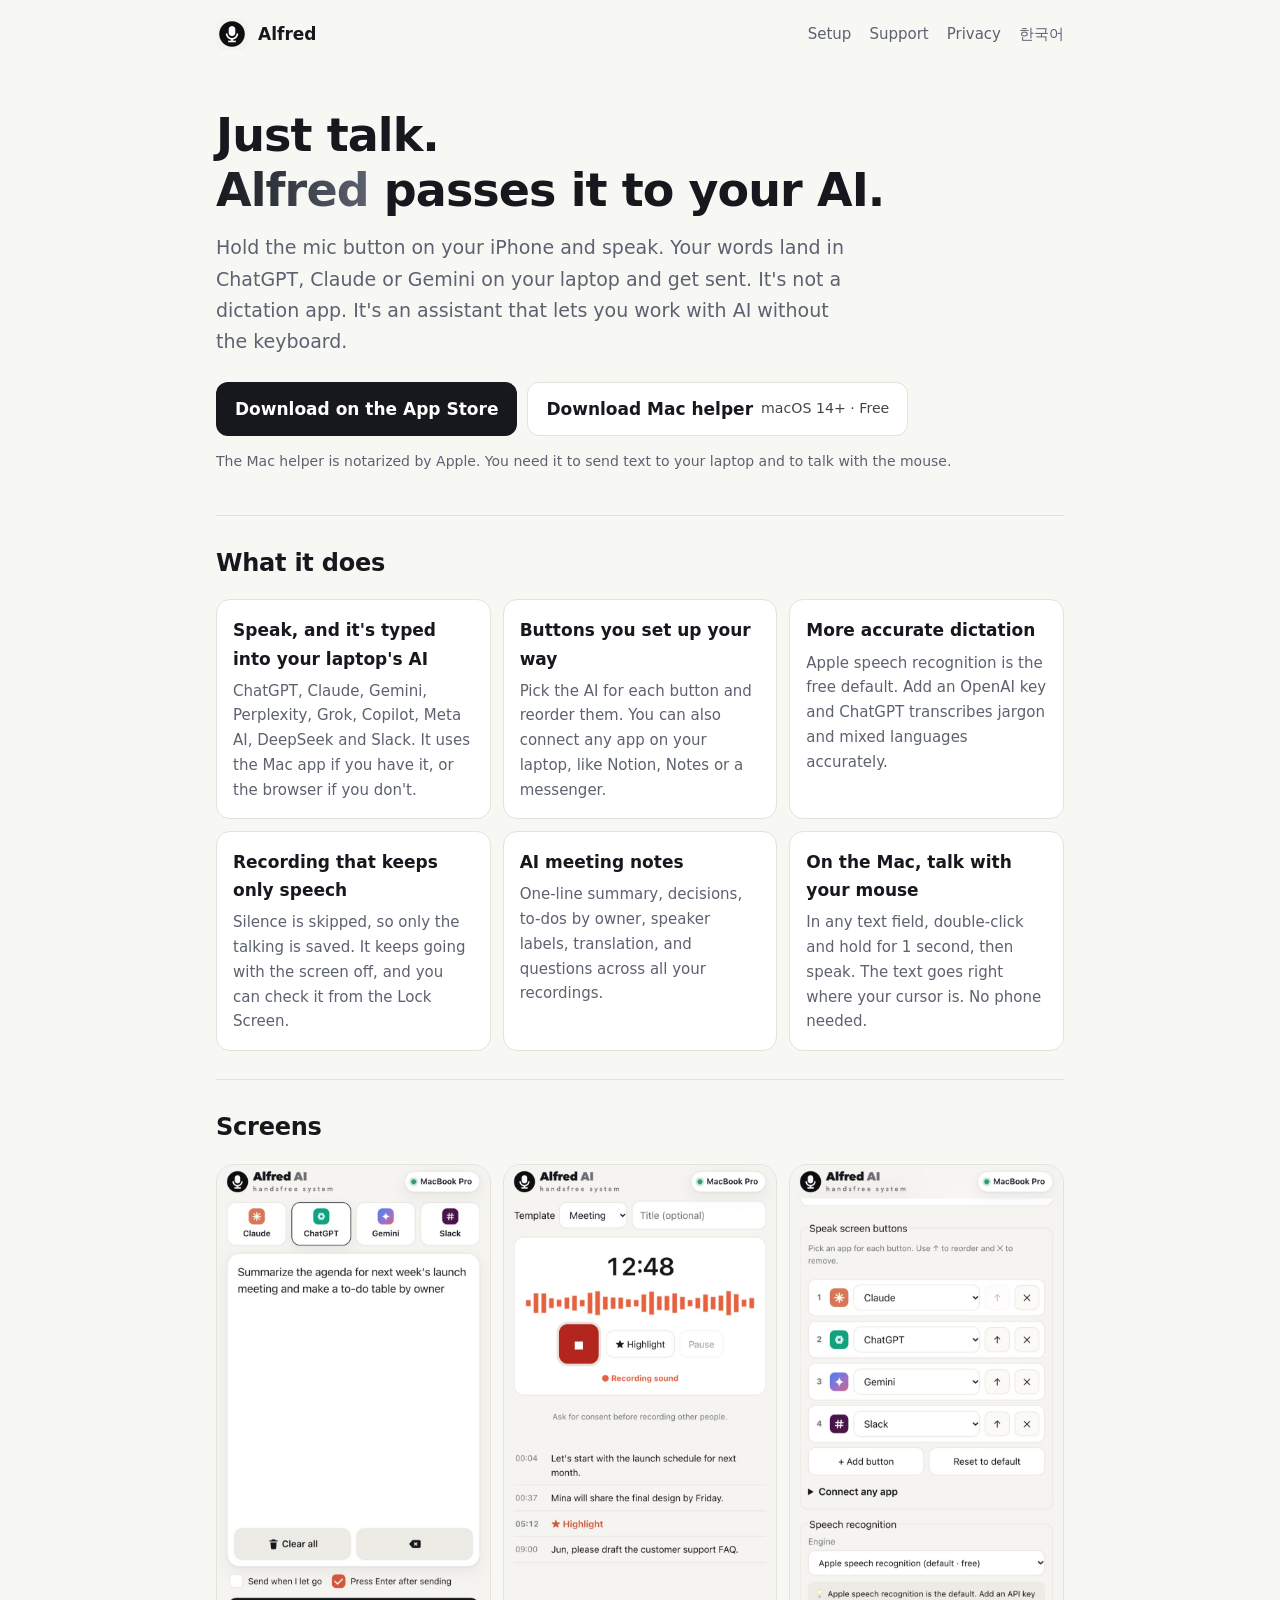
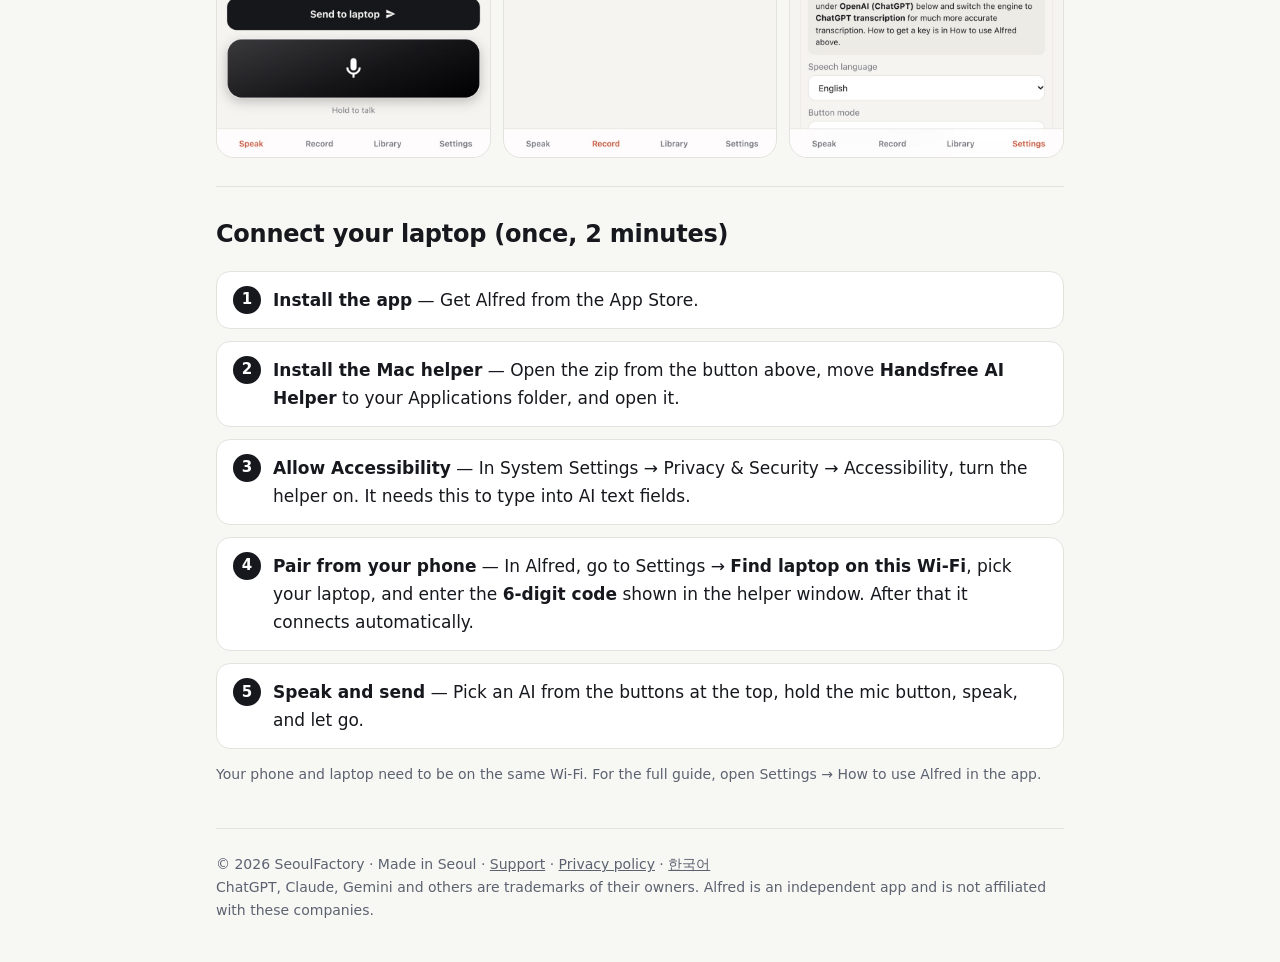
==== en/index.html @ e127bc5d "Add English site (home, support, privacy) with language switch Co-Authored-By: Claude Opus 5.5 <nore" ====
<!doctype html>
<html lang="en">
<head>
<meta charset="utf-8">
<meta name="viewport" content="width=device-width, initial-scale=1">
<title>Alfred AI - Handsfree System — Talk to your phone, your laptop's AI types it in</title>
<meta name="description" content="Speak into your iPhone and Alfred types it into ChatGPT, Claude or Gemini on your Mac, then sends it. Plus recording that keeps only speech, and AI meeting notes. By SeoulFactory.">
<meta property="og:title" content="Alfred AI - Handsfree System">
<meta property="og:description" content="Talk to your phone. Your laptop's AI types it in. Work with AI without the keyboard.">
<meta property="og:image" content="https://steverse-code.github.io/handsfree_ai/icon.png">
<link rel="alternate" hreflang="ko" href="https://steverse-code.github.io/handsfree_ai/">
<link rel="alternate" hreflang="en" href="https://steverse-code.github.io/handsfree_ai/en/">
<link rel="icon" href="../favicon.svg" type="image/svg+xml">
<link rel="alternate icon" href="../icon.png">
<link rel="apple-touch-icon" href="../icon.png">
<link rel="stylesheet" href="../style.css">
</head>
<body>
<div class="wrap">
  <header class="nav">
    <a class="brand" href="./"><img src="../icon.png" alt="">Alfred</a>
    <nav><a href="#setup">Setup</a><a href="support.html">Support</a><a href="privacy.html">Privacy</a><a href="../" data-lang="ko" lang="ko">한국어</a></nav>
  </header>

  <div class="hero">
    <h1>Just talk.<br><em>Alfred</em> passes it to your AI.</h1>
    <p class="lead">Hold the mic button on your iPhone and speak. Your words land in ChatGPT, Claude or Gemini on your laptop and get sent. It's not a dictation app. It's an assistant that lets you work with AI without the keyboard.</p>
    <div class="cta">
      <a class="btn primary" href="https://apps.apple.com/app/id6836719575">Download on the App Store</a>
      <a class="btn" href="https://github.com/steverse-code/handsfree_ai/releases/latest/download/HandsfreeAI-Helper.zip">Download Mac helper <small>macOS 14+ · Free</small></a>
    </div>
    <p class="note">The Mac helper is notarized by Apple. You need it to send text to your laptop and to talk with the mouse.</p>
  </div>

  <section>
    <h2>What it does</h2>
    <div class="grid">
      <div class="card"><h3>Speak, and it's typed into your laptop's AI</h3><p>ChatGPT, Claude, Gemini, Perplexity, Grok, Copilot, Meta AI, DeepSeek and Slack. It uses the Mac app if you have it, or the browser if you don't.</p></div>
      <div class="card"><h3>Buttons you set up your way</h3><p>Pick the AI for each button and reorder them. You can also connect any app on your laptop, like Notion, Notes or a messenger.</p></div>
      <div class="card"><h3>More accurate dictation</h3><p>Apple speech recognition is the free default. Add an OpenAI key and ChatGPT transcribes jargon and mixed languages accurately.</p></div>
      <div class="card"><h3>Recording that keeps only speech</h3><p>Silence is skipped, so only the talking is saved. It keeps going with the screen off, and you can check it from the Lock Screen.</p></div>
      <div class="card"><h3>AI meeting notes</h3><p>One-line summary, decisions, to-dos by owner, speaker labels, translation, and questions across all your recordings.</p></div>
      <div class="card"><h3>On the Mac, talk with your mouse</h3><p>In any text field, double-click and hold for 1 second, then speak. The text goes right where your cursor is. No phone needed.</p></div>
    </div>
  </section>

  <section>
    <h2>Screens</h2>
    <div class="shots">
      <img src="../shots/en-a0.jpg" alt="Speak screen: four AI buttons and a black mic button" loading="lazy">
      <img src="../shots/en-a1.jpg" alt="Record screen: records only when someone is speaking" loading="lazy">
      <img src="../shots/en-a2.jpg" alt="Settings screen: editing the Speak screen buttons" loading="lazy">
    </div>
  </section>

  <section id="setup">
    <h2>Connect your laptop (once, 2 minutes)</h2>
    <ol class="steps">
      <li><strong>Install the app</strong> — Get Alfred from the App Store.</li>
      <li><strong>Install the Mac helper</strong> — Open the zip from the button above, move <b>Handsfree AI Helper</b> to your Applications folder, and open it.</li>
      <li><strong>Allow Accessibility</strong> — In System Settings → Privacy &amp; Security → Accessibility, turn the helper on. It needs this to type into AI text fields.</li>
      <li><strong>Pair from your phone</strong> — In Alfred, go to Settings → <b>Find laptop on this Wi-Fi</b>, pick your laptop, and enter the <b>6-digit code</b> shown in the helper window. After that it connects automatically.</li>
      <li><strong>Speak and send</strong> — Pick an AI from the buttons at the top, hold the mic button, speak, and let go.</li>
    </ol>
    <p class="note">Your phone and laptop need to be on the same Wi-Fi. For the full guide, open Settings → How to use Alfred in the app.</p>
  </section>

  <footer>
    © 2026 SeoulFactory · Made in Seoul · <a href="support.html">Support</a> · <a href="privacy.html">Privacy policy</a> · <a href="../" data-lang="ko" lang="ko">한국어</a><br>
    ChatGPT, Claude, Gemini and others are trademarks of their owners. Alfred is an independent app and is not affiliated with these companies.
  </footer>
</div>
<script src="../lang.js"></script>
</body>
</html>
---- style.css ----
:root {
  --bg: #f7f7f4; --surface: #ffffff; --text: #16181d; --muted: #5d6270; --line: #e3e3dc;
  --brand-1: #16181d; --brand-2: #5d6270; --accent: #16181d; --accent-ink: #ffffff;
  color-scheme: light;
}
@media (prefers-color-scheme: dark) {
  :root:not([data-theme="light"]) {
    --bg: #0f1116; --surface: #181b22; --text: #eceef2; --muted: #a2a7b3; --line: #2a2e38;
    --accent: #eceef2; --accent-ink: #0f1116; color-scheme: dark;
  }
}
* { box-sizing: border-box; }
html { word-break: keep-all; overflow-wrap: anywhere; }
html, body { margin: 0; background: var(--bg); color: var(--text);
  font: 17px/1.65 -apple-system, BlinkMacSystemFont, "Apple SD Gothic Neo", "Noto Sans KR", system-ui, sans-serif; }
a { color: var(--accent); }
.wrap { max-width: 880px; margin: 0 auto; padding: 0 16px; }
header.nav { display: flex; align-items: center; justify-content: space-between; padding: 18px 0; }
.brand { display: flex; align-items: center; gap: 10px; font-weight: 700; color: var(--text); text-decoration: none; white-space: nowrap; flex-shrink: 0; }
.brand img { width: 32px; height: 32px; border-radius: 8px; }
header.nav { gap: 12px; }
.nav nav { display: flex; flex-wrap: wrap; justify-content: flex-end; gap: 4px 18px; }
.nav nav a { color: var(--muted); text-decoration: none; font-size: 15px; white-space: nowrap; }
@media (max-width: 480px) { .nav nav { gap: 4px 12px; } .nav nav a { font-size: 14px; } }
.hero { padding: 40px 0 28px; }
.hero h1 { font-size: clamp(30px, 6vw, 46px); line-height: 1.2; letter-spacing: -0.02em; margin: 0 0 14px; }
.hero h1 em { font-style: normal; background: linear-gradient(90deg, var(--brand-1), var(--brand-2));
  -webkit-background-clip: text; background-clip: text; color: transparent; }
@media (prefers-color-scheme: dark) { :root:not([data-theme="light"]) .hero h1 em { background: linear-gradient(90deg, #ffffff, #a2a7b3); -webkit-background-clip: text; background-clip: text; } }
.hero p.lead { font-size: 19px; color: var(--muted); margin: 0 0 24px; max-width: 640px; }
.cta { display: flex; flex-wrap: wrap; gap: 10px; }
.btn { display: inline-flex; align-items: center; gap: 8px; padding: 12px 18px; border-radius: 12px; font-weight: 600;
  text-decoration: none; border: 1px solid var(--line); background: var(--surface); color: var(--text); }
.btn.primary { background: var(--accent); border-color: transparent; color: var(--accent-ink); }
.btn small { font-weight: 400; opacity: .8; }
.note { font-size: 14px; color: var(--muted); }
section { padding: 28px 0; border-top: 1px solid var(--line); }
section h2 { font-size: 24px; margin: 0 0 16px; letter-spacing: -0.01em; }
.steps { counter-reset: s; list-style: none; padding: 0; margin: 0; display: grid; gap: 12px; }
.steps li { counter-increment: s; background: var(--surface); border: 1px solid var(--line); border-radius: 14px; padding: 14px 16px 14px 56px; position: relative; }
.steps li::before { content: counter(s); position: absolute; left: 16px; top: 14px; width: 28px; height: 28px; border-radius: 50%;
  background: var(--accent); color: var(--accent-ink); font-weight: 700; display: grid; place-items: center; font-size: 15px; }
.grid { display: grid; grid-template-columns: repeat(auto-fit, minmax(240px, 1fr)); gap: 12px; }
.card { background: var(--surface); border: 1px solid var(--line); border-radius: 14px; padding: 16px; }
.card h3 { margin: 0 0 6px; font-size: 17px; }
.card p { margin: 0; color: var(--muted); font-size: 15px; }
.shots { display: grid; grid-template-columns: repeat(auto-fit, minmax(150px, 1fr)); gap: 12px; }
.shots img { width: 100%; border-radius: 18px; border: 1px solid var(--line); }
.doc h1 { font-size: 30px; margin: 24px 0 8px; }
.doc h2 { font-size: 19px; margin: 28px 0 6px; border: 0; padding: 0; }
.doc { padding-bottom: 40px; }
details { background: var(--surface); border: 1px solid var(--line); border-radius: 12px; padding: 12px 16px; margin-bottom: 10px; }
details summary { cursor: pointer; font-weight: 600; }
footer { border-top: 1px solid var(--line); padding: 24px 0 40px; color: var(--muted); font-size: 14px; }
footer a { color: var(--muted); }
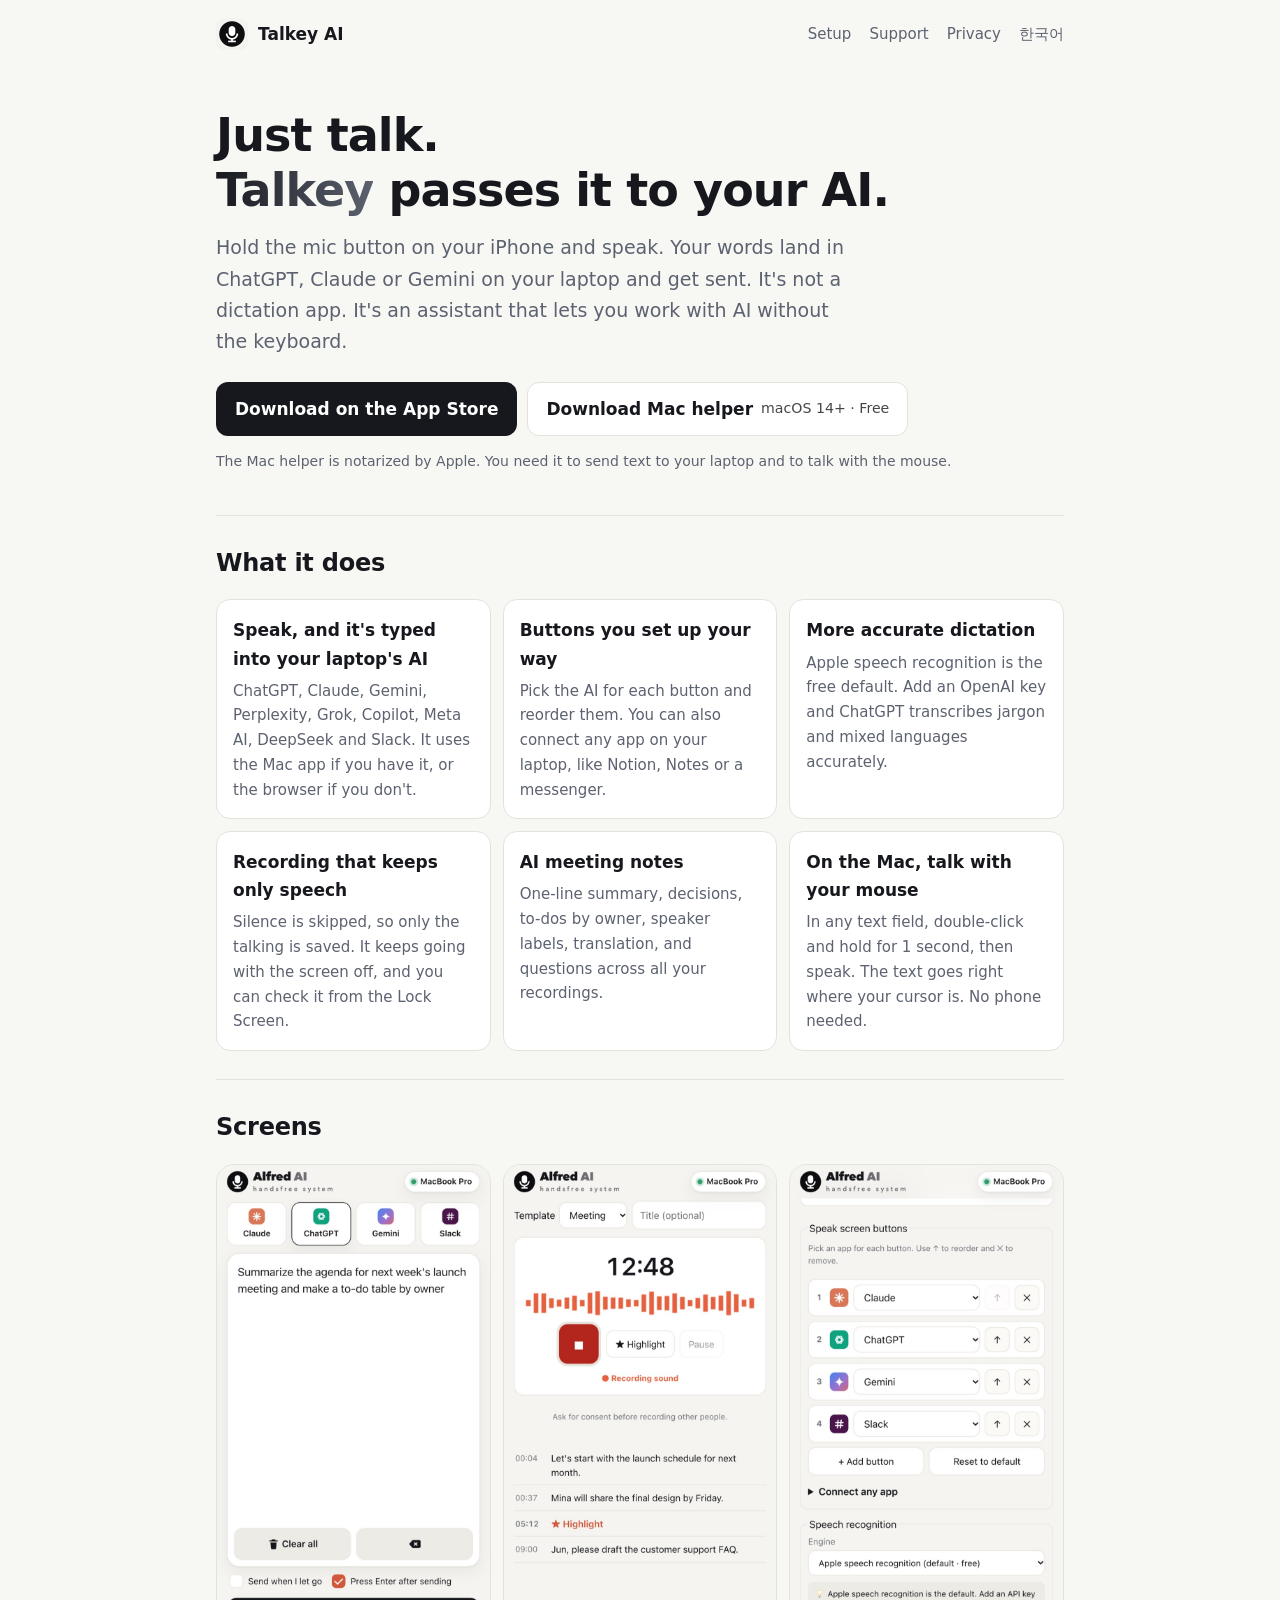
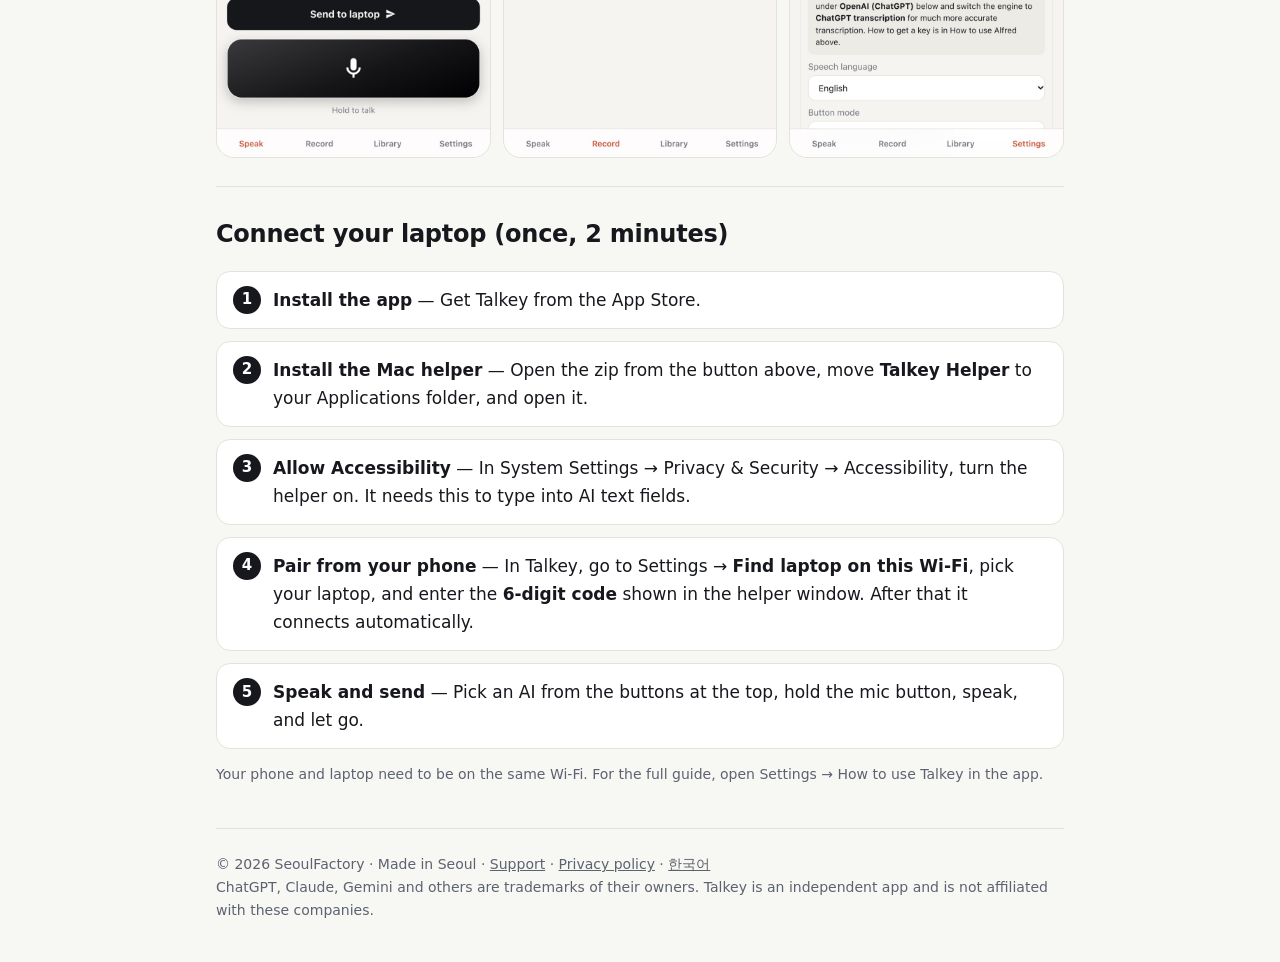
==== commit af12f968: "Rename to Talkey AI (톡키 AI) Co-Authored-By: Claude Opus 5.5 <noreply@anthropic.com>" ====
--- a/en/index.html
+++ b/en/index.html
@@ -3,9 +3,9 @@
 <head>
 <meta charset="utf-8">
 <meta name="viewport" content="width=device-width, initial-scale=1">
-<title>Alfred AI - Handsfree System — Talk to your phone, your laptop's AI types it in</title>
-<meta name="description" content="Speak into your iPhone and Alfred types it into ChatGPT, Claude or Gemini on your Mac, then sends it. Plus recording that keeps only speech, and AI meeting notes. By SeoulFactory.">
-<meta property="og:title" content="Alfred AI - Handsfree System">
+<title>Talkey — Talk to your phone, your laptop's AI types it in</title>
+<meta name="description" content="Speak into your iPhone and Talkey types it into ChatGPT, Claude or Gemini on your Mac, then sends it. Plus recording that keeps only speech, and AI meeting notes. By SeoulFactory.">
+<meta property="og:title" content="Talkey AI">
 <meta property="og:description" content="Talk to your phone. Your laptop's AI types it in. Work with AI without the keyboard.">
 <meta property="og:image" content="https://steverse-code.github.io/handsfree_ai/icon.png">
 <link rel="alternate" hreflang="ko" href="https://steverse-code.github.io/handsfree_ai/">
@@ -18,12 +18,12 @@
 <body>
 <div class="wrap">
   <header class="nav">
-    <a class="brand" href="./"><img src="../icon.png" alt="">Alfred</a>
+    <a class="brand" href="./"><img src="../icon.png" alt="">Talkey AI</a>
     <nav><a href="#setup">Setup</a><a href="support.html">Support</a><a href="privacy.html">Privacy</a><a href="../" data-lang="ko" lang="ko">한국어</a></nav>
   </header>
 
   <div class="hero">
-    <h1>Just talk.<br><em>Alfred</em> passes it to your AI.</h1>
+    <h1>Just talk.<br><em>Talkey</em> passes it to your AI.</h1>
     <p class="lead">Hold the mic button on your iPhone and speak. Your words land in ChatGPT, Claude or Gemini on your laptop and get sent. It's not a dictation app. It's an assistant that lets you work with AI without the keyboard.</p>
     <div class="cta">
       <a class="btn primary" href="https://apps.apple.com/app/id6836719575">Download on the App Store</a>
@@ -56,18 +56,18 @@
   <section id="setup">
     <h2>Connect your laptop (once, 2 minutes)</h2>
     <ol class="steps">
-      <li><strong>Install the app</strong> — Get Alfred from the App Store.</li>
-      <li><strong>Install the Mac helper</strong> — Open the zip from the button above, move <b>Handsfree AI Helper</b> to your Applications folder, and open it.</li>
+      <li><strong>Install the app</strong> — Get Talkey from the App Store.</li>
+      <li><strong>Install the Mac helper</strong> — Open the zip from the button above, move <b>Talkey Helper</b> to your Applications folder, and open it.</li>
       <li><strong>Allow Accessibility</strong> — In System Settings → Privacy &amp; Security → Accessibility, turn the helper on. It needs this to type into AI text fields.</li>
-      <li><strong>Pair from your phone</strong> — In Alfred, go to Settings → <b>Find laptop on this Wi-Fi</b>, pick your laptop, and enter the <b>6-digit code</b> shown in the helper window. After that it connects automatically.</li>
+      <li><strong>Pair from your phone</strong> — In Talkey, go to Settings → <b>Find laptop on this Wi-Fi</b>, pick your laptop, and enter the <b>6-digit code</b> shown in the helper window. After that it connects automatically.</li>
       <li><strong>Speak and send</strong> — Pick an AI from the buttons at the top, hold the mic button, speak, and let go.</li>
     </ol>
-    <p class="note">Your phone and laptop need to be on the same Wi-Fi. For the full guide, open Settings → How to use Alfred in the app.</p>
+    <p class="note">Your phone and laptop need to be on the same Wi-Fi. For the full guide, open Settings → How to use Talkey in the app.</p>
   </section>
 
   <footer>
     © 2026 SeoulFactory · Made in Seoul · <a href="support.html">Support</a> · <a href="privacy.html">Privacy policy</a> · <a href="../" data-lang="ko" lang="ko">한국어</a><br>
-    ChatGPT, Claude, Gemini and others are trademarks of their owners. Alfred is an independent app and is not affiliated with these companies.
+    ChatGPT, Claude, Gemini and others are trademarks of their owners. Talkey is an independent app and is not affiliated with these companies.
   </footer>
 </div>
 <script src="../lang.js"></script>
